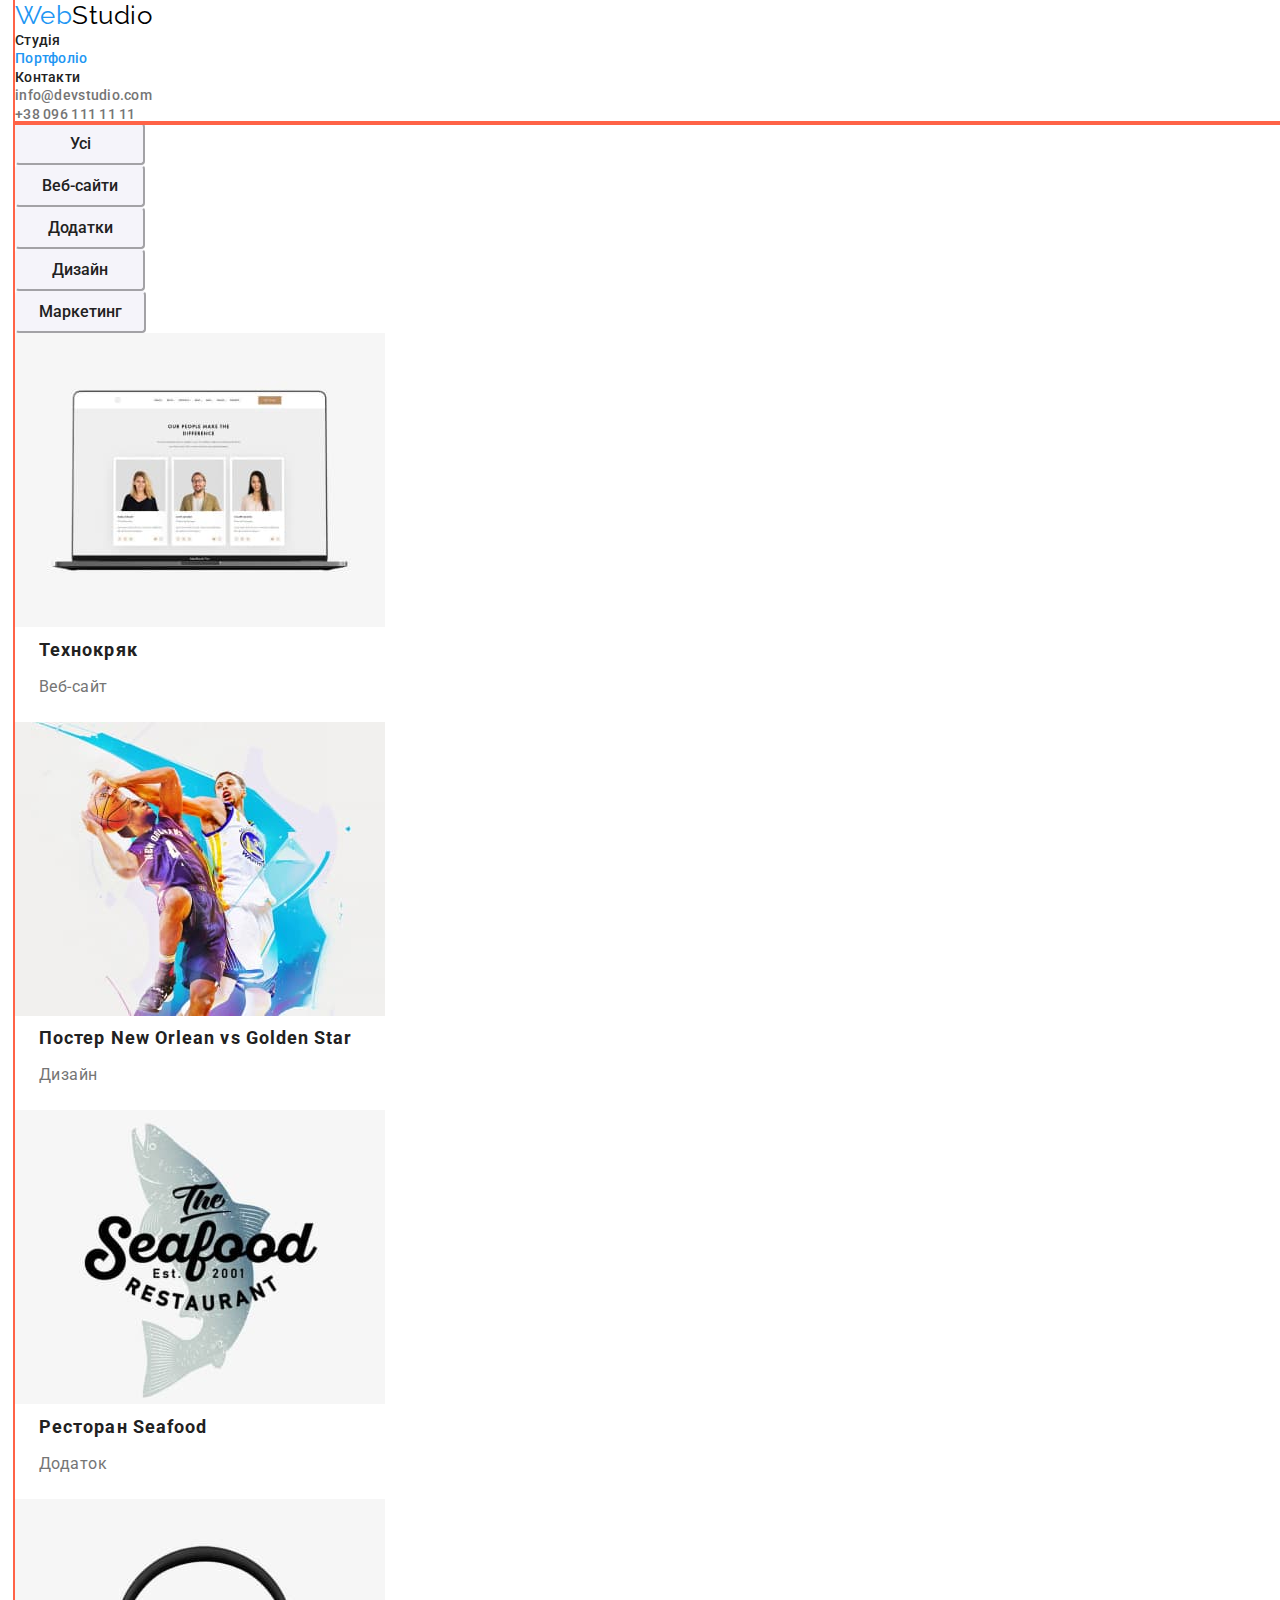
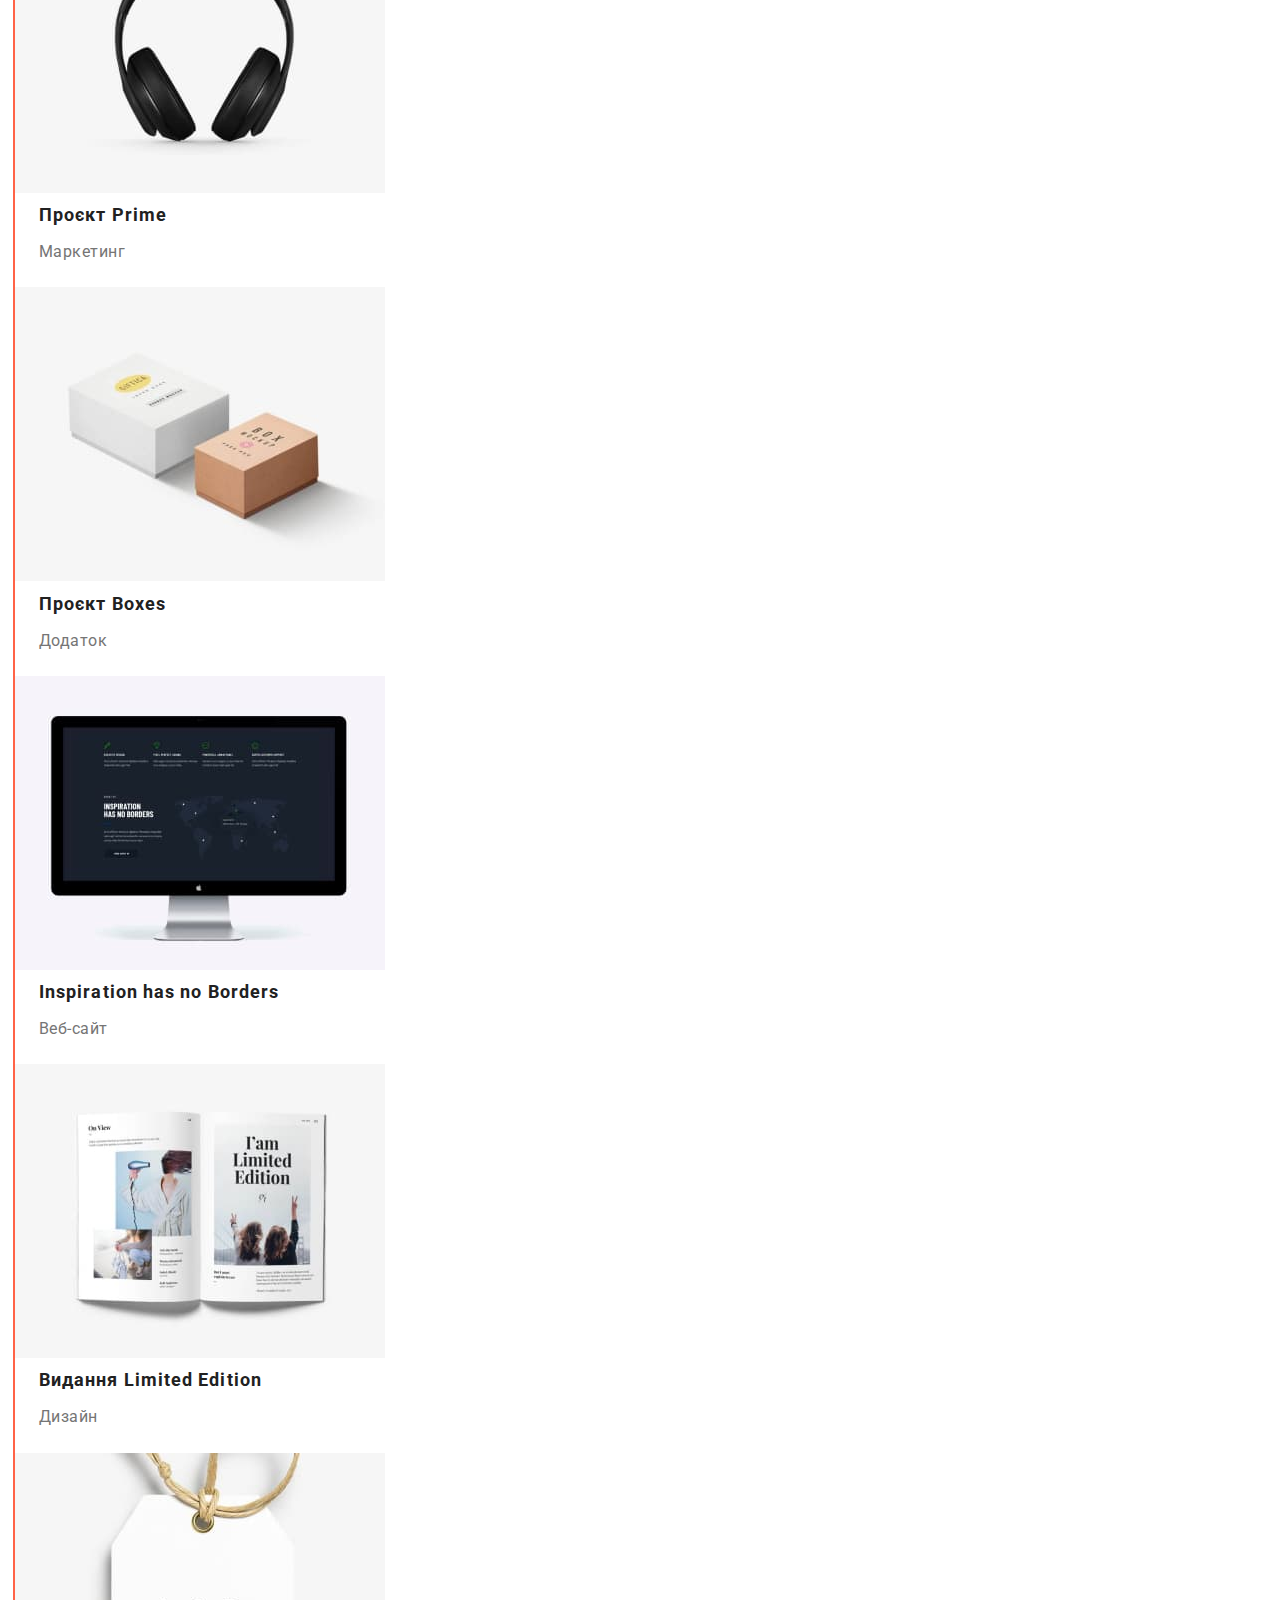
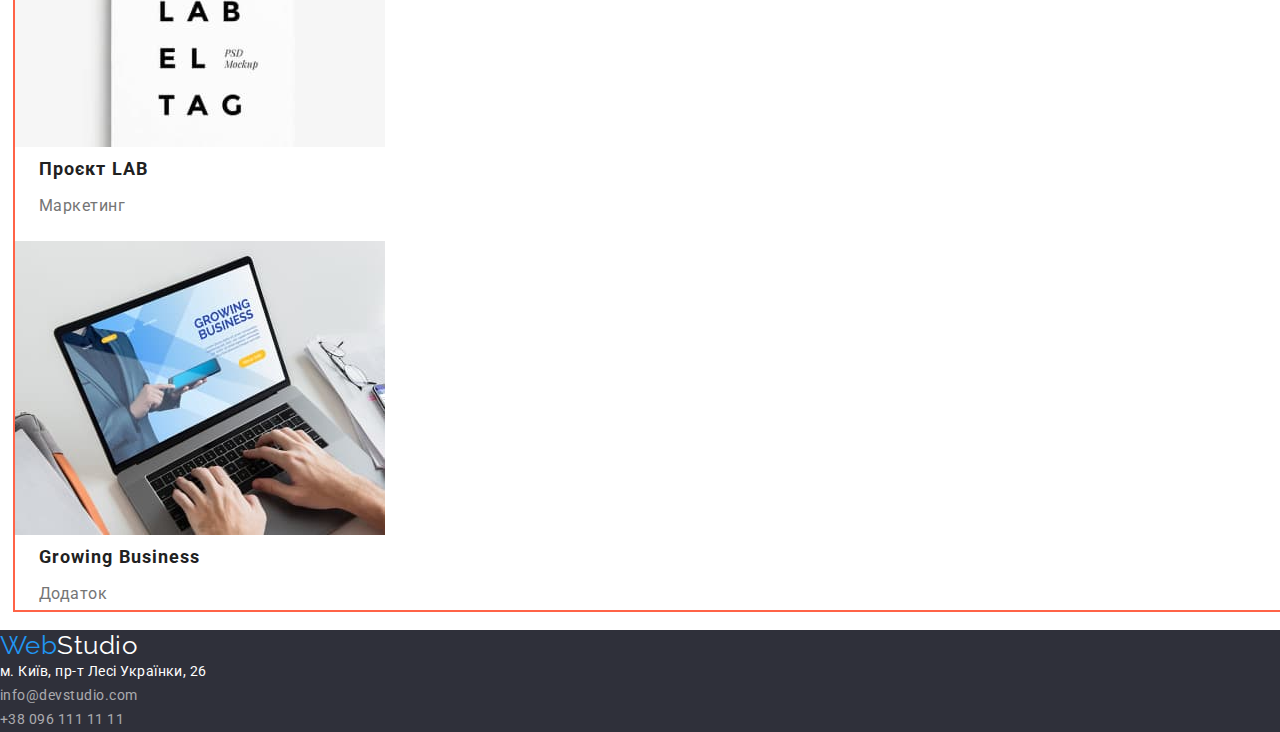
==== portfolio.html @ c51c66f7 "commit add containers" ====
<!DOCTYPE html>
<html lang="en">

<head>
    <meta charset="UTF-8">
    <meta http-equiv="X-UA-Compatible" content="IE=edge">
    <meta name="viewport" content="width=device-width, initial-scale=1.0">
    <title>goit-markup-hw-01</title>
    <link rel="preconnect" href="https://fonts.googleapis.com">
    <link rel="preconnect" href="https://fonts.gstatic.com" crossorigin>
    <link href="https://fonts.googleapis.com/css2?family=Raleway:wght@700&family=Roboto:wght@400;500;700;900&display=swap"
        rel="stylesheet">
    <link rel="stylesheet" href="https://cdnjs.cloudflare.com/ajax/libs/modern-normalize/1.1.0/modern-normalize.min.css">    
    <link rel="stylesheet" href="./css/styles.css">
</head>

<body>
    <header class="header">
        <div class="container">
            <a href="./index.html" class="logo">Web<span class="logo-header">Studio</span></a>
            <nav class="site-nav">
                <ul class="site-nav-list">
                    <li><a href="./index.html" class="site-page">Студія</a></li>
                    <li><a href="./portfolio.html" class="site-page current">Портфоліо</a></li>
                    <li><a href="#" class="site-page">Контакти</a></li>
                </ul>
            </nav>
            <ul class="contact">
                <li><a href="mailto:info@devstudio.com" class="contact-item">info@devstudio.com</a></li>
                <li><a href="tel:+380961111111" class="contact-item">+38 096 111 11 11</a></li>
            </ul>
        </div>
    </header>
        <main>
            <section class="projects">
                <div class="container">
                    <h1 class="services" hidden>Наші послуги</h1>
                    <ul>
                        <li><button type="button" class="button">Усі</button></li>
                        <li><button type="button" class="button">Веб-сайти</button></li>
                        <li><button type="button" class="button">Додатки</button></li>
                        <li><button type="button" class="button">Дизайн</button></li>
                        <li><button type="button" class="button">Маркетинг</button></li>
                    </ul>
                    <ul>
                        <li>
                            <img src="./images/project1.jpg" alt="Сторінка сайту" width="370" height="294">
                            <h2 class="project-title">Технокряк</h2>
                            <p class="project-type">Веб-сайт</p>
                        </li>
                        <li>
                            <img src="./images/project2.jpg" alt="Два баскетболіста" width="370" height="294">
                            <h2 class="project-title">Постер New Orlean vs Golden Star</h2>
                            <p class="project-type">Дизайн</p>
                        </li>
                        <li>
                            <img src="./images/project3.jpg" alt="Рибний ресторан" width="370" height="294">
                            <h2 class="project-title">Ресторан Seafood</h2>
                            <p class="project-type">Додаток</p>
                        </li>
                        <li>
                            <img src="./images/project4.jpg" alt="Навушники" width="370" height="294">
                            <h2 class="project-title">Проєкт Prime</h2>
                            <p class="project-type">Маркетинг</p>
                        </li>
                        <li>
                            <img src="./images/project5.jpg" alt="Дві коробки" width="370" height="294">
                            <h2 class="project-title">Проєкт Boxes</h2>
                            <p class="project-type">Додаток</p>
                        </li>
                        <li>
                            <img src="./images/project6.jpg" alt="Сайт на моніторі" width="370" height="294">
                            <h2 class="project-title">Inspiration has no Borders</h2>
                            <p class="project-type">Веб-сайт</p>
                        </li>
                        <li>
                            <img src="./images/project7.jpg" alt="Глянцевий жіночий журнал" width="370" height="294">
                            <h2 class="project-title">Видання Limited Edition</h2>
                            <p class="project-type">Дизайн</p>
                        </li>
                        <li>
                            <img src="./images/project8.jpg" alt="Біла паперова бірка" width="370" height="294">
                            <h2 class="project-title">Проєкт LAB</h2>
                            <p class="project-type">Маркетинг</p>
                        </li>
                        <li>
                            <img src="./images/project9.jpg" alt="Ноутбук на якому працують" width="370" height="294">
                            <h2 class="project-title">Growing Business</h2>
                            <p class="project-type">Додаток</p>
                        </li>
                    </ul>
                </div>
            </section>  
        </main>
    <footer class="footer">
        <a href="./index.html" class="logo">Web<span class="logo-footer">Studio</span></a>
        <address>
            <ul>
                <li>
                    <a href="http://goo.gl/maps/EYFqaQT7nmF1bGZo6" target="_blank" rel="noopener noreferrer" class="footer-adress">м. Київ,
                        пр-т Лесі Українки, 26</a>
                </li>
                <li>
                    <a href="mailto:info@devstudio.com" class="footer-contact">info@devstudio.com</a>
                </li>
                <li>
                    <a href="tel:+380961111111" class="footer-contact">+38 096 111 11 11</a>
                </li>
            </ul>
        </address>
    </footer>
</body>

</html>
---- css/styles.css ----
*, ::after, ::before {
    box-sizing: border-box;
}
:root {
    --primary-text-color: #212121;
    --p-text-color: #757575;
    --accent-color: #2196F3;
    --contacts-footer-color: rgba(255, 255, 255, 0.6);
    --main-backgroud-color: #FFFFFF;
    --light-backgroud-color: #F5F5F5;
    --dark-backgroud-color: #2F303A;
    --white-color: #FFFFFF;
    --button-color: #F5F4FA;
}

body {
    background-color: var(--main-backgroud-color);
    color: var(--primary-text-color);
    font-family: 'Roboto', sans-serif;
    width: 1600px;
    height: 2279px;
    letter-spacing: 0.03em;
}
/* General rules */
h1,
h2,
h3,
h4,
h5,
h6,
p {
    margin-top: 0;
    margin-bottom: 0;
}

ul {
    padding: 0;
    margin: 0;
    list-style: none;
}

p {color: var(--p-text-color);}

.header {}
.container {
    margin-right: 15px;
    margin-left: 15px;
    height: ;
    width: 1230;
    outline: 2px solid tomato;
}
/* Logo */

.logo {
    font-family: 'Raleway', sans-serif;
    font-size: 26px;
    line-height: 1.19;
    color: var(--accent-color);
    text-decoration: none;
}
.logo-header {
    color: black;
}

/* Site-nav */

.site-nav .site-page {
    font-family: 'Roboto';
    font-weight: 500;
    font-size: 14px;
    line-height: 1.14;
    color: var(--primary-text-color);
    letter-spacing: 0.02em;
    text-decoration: none;
}
.site-page:hover,
.site-page:focus {
    color: var(--accent-color);
}
.site-nav .site-page.current {
    color: var(--accent-color);
}
.contact-item {
    color: var(--p-text-color);
    font-weight: 500;
    font-size: 14px;
    line-height: 1.14;
    letter-spacing: 0.02em;
    text-decoration: none;
}

.contact-item:hover,
.contact-item:focus {
    color: var(--accent-color);
}
/* Main */

.hero {
    background-color: var(--dark-backgroud-color);
    text-align: center;
}
.hero-title {
    font-weight: 900;
    font-size: 44px;
    line-height: 1.36;
    letter-spacing: 0.06em;
    text-transform: uppercase;
    color: var(--white-color);
    padding: 
}
.hero-button {
    background-color: var(--accent-color);
    color: var(--white-color);
    font-weight: 700;
    font-size: 16px;
    line-height: 1.88;
    display: flex;
    align-items: center;
    text-align: center;
    letter-spacing: 0.06em;
    box-shadow: 0px 4px 4px rgba(0, 0, 0, 0.15);
    border-color: var(--accent-color);
    border-radius: 4px;
    padding: 
    min-width: 216px;
}
/* Peculiarities */
.section-title {
    padding-top: 94px;
    font-size: 36px;
    line-height: 1.17;
    text-align: center;
}
.feature-title {
    margin-top: 0;
    margin-bottom: 10px;
    font-size: 14px;
    line-height: 1.14;
    text-transform: uppercase;
}
.feature-text {
    margin-top: 0;
    margin-bottom: 94px;
    font-size: 14px;
    line-height: 1.71;
}

/* Work */

.section2 {
    background-color: var(--light-backgroud-color);
}

/* Team */
.section-title {
    padding-bottom: 50px;
    padding-top: 94px;
}
.team-member {
    background-color: var(--white-color);
    width: 270px;
    height: 368px;
}
.team-member .name {
    margin-top: 30px;
    margin-bottom: 10px;
    font-weight: 500;
    font-size: 16px;
    line-height: 1.19;
    text-align: center;
}
.team-member .position {
    margin: 0 30px 70px;
    font-size: 16px;
    line-height: 1.19;
    text-align: center;
}
/* Portfolio servises */
.button {
    font-family: inherit;
    font-weight: 500;
    font-size: 16px;
    line-height: 1.63;
    color: var(--primary-text-color);
    background-color: var(--button-color);
    border-color: var(--button-color);
    border-radius: 4px;
    padding: 6px 22px;
    min-width: 130px;
}
.button:hover,
.button:focus {
    color: var(--white-color);
    background-color: var(--accent-color) 
}
.project-title {
    margin-bottom: 4px;
    padding-right: 24px;
    padding-left: 24px;
    font-size: 18px;
    line-height: 2;
    letter-spacing: 0.06em;
}
.project-type {
    font-size: 16px;
    line-height: 1.88;
    margin-bottom: 20px;
    padding-right: 24px;
    padding-left: 24px;
}

/* Footer*/
.footer {
    background-color: var(--dark-backgroud-color);
}
.logo-footer {
    color: var(--white-color);
}
.footer-adress {
    color: var(--white-color);
    font-family: 'Roboto';
    font-style: normal;
    font-weight: 400;
    font-size: 14px;
    line-height: 1.71;
    text-decoration: none;
}
.footer-contact {
    color: var(--contacts-footer-color);
    font-family: 'Roboto';
    font-style: normal;
    font-weight: 400;
    font-size: 14px;
    line-height: 1.71;
    text-decoration: none;
}
.footer-contact:hover,
.footer-contact:focus {
    color: var(--accent-color);
}
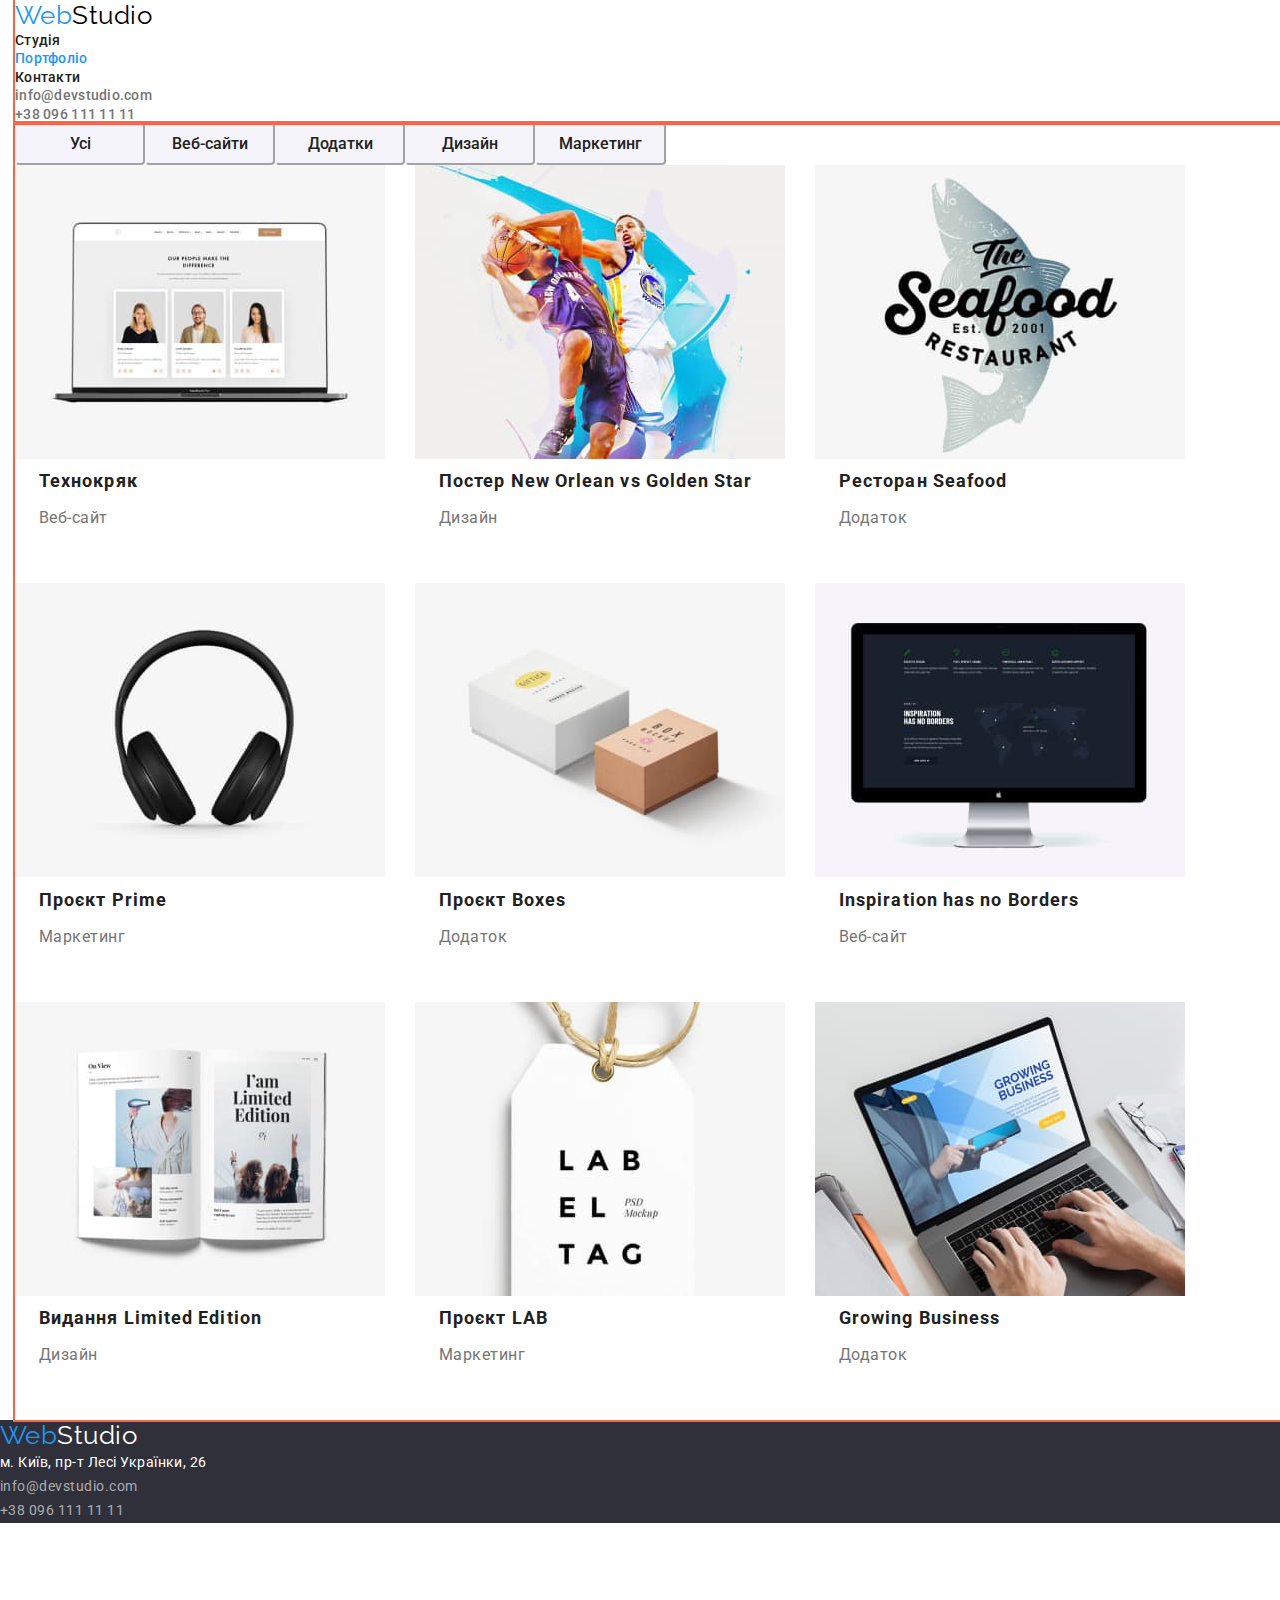
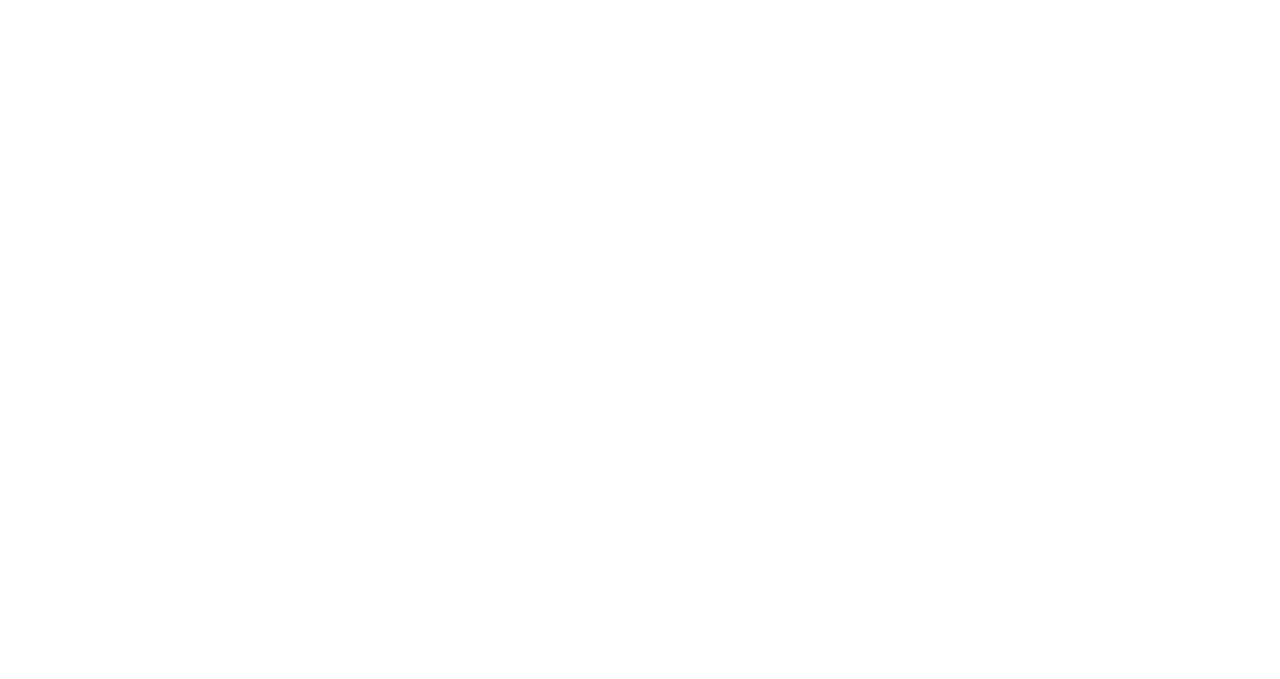
==== commit e640b93b: "commit add flex1" ====
--- a/portfolio.html
+++ b/portfolio.html
@@ -35,55 +35,55 @@
             <section class="projects">
                 <div class="container">
                     <h1 class="services" hidden>Наші послуги</h1>
-                    <ul>
+                    <ul class="services-list">
                         <li><button type="button" class="button">Усі</button></li>
                         <li><button type="button" class="button">Веб-сайти</button></li>
                         <li><button type="button" class="button">Додатки</button></li>
                         <li><button type="button" class="button">Дизайн</button></li>
                         <li><button type="button" class="button">Маркетинг</button></li>
                     </ul>
-                    <ul>
-                        <li>
+                    <ul class="project-list">
+                        <li class="project-list-item">
                             <img src="./images/project1.jpg" alt="Сторінка сайту" width="370" height="294">
                             <h2 class="project-title">Технокряк</h2>
                             <p class="project-type">Веб-сайт</p>
                         </li>
-                        <li>
+                        <li class="project-list-item">
                             <img src="./images/project2.jpg" alt="Два баскетболіста" width="370" height="294">
                             <h2 class="project-title">Постер New Orlean vs Golden Star</h2>
                             <p class="project-type">Дизайн</p>
                         </li>
-                        <li>
+                        <li class="project-list-item">
                             <img src="./images/project3.jpg" alt="Рибний ресторан" width="370" height="294">
                             <h2 class="project-title">Ресторан Seafood</h2>
                             <p class="project-type">Додаток</p>
                         </li>
-                        <li>
+                        <li class="project-list-item">
                             <img src="./images/project4.jpg" alt="Навушники" width="370" height="294">
                             <h2 class="project-title">Проєкт Prime</h2>
                             <p class="project-type">Маркетинг</p>
                         </li>
-                        <li>
+                        <li class="project-list-item">
                             <img src="./images/project5.jpg" alt="Дві коробки" width="370" height="294">
                             <h2 class="project-title">Проєкт Boxes</h2>
                             <p class="project-type">Додаток</p>
                         </li>
-                        <li>
+                        <li class="project-list-item">
                             <img src="./images/project6.jpg" alt="Сайт на моніторі" width="370" height="294">
                             <h2 class="project-title">Inspiration has no Borders</h2>
                             <p class="project-type">Веб-сайт</p>
                         </li>
-                        <li>
+                        <li class="project-list-item">
                             <img src="./images/project7.jpg" alt="Глянцевий жіночий журнал" width="370" height="294">
                             <h2 class="project-title">Видання Limited Edition</h2>
                             <p class="project-type">Дизайн</p>
                         </li>
-                        <li>
+                        <li class="project-list-item">
                             <img src="./images/project8.jpg" alt="Біла паперова бірка" width="370" height="294">
                             <h2 class="project-title">Проєкт LAB</h2>
                             <p class="project-type">Маркетинг</p>
                         </li>
-                        <li>
+                        <li class="project-list-item">
                             <img src="./images/project9.jpg" alt="Ноутбук на якому працують" width="370" height="294">
                             <h2 class="project-title">Growing Business</h2>
                             <p class="project-type">Додаток</p>
--- a/css/styles.css
+++ b/css/styles.css
@@ -41,7 +41,9 @@
 
 p {color: var(--p-text-color);}
 
-.header {}
+.header {
+    
+}
 .container {
     margin-right: 15px;
     margin-left: 15px;
@@ -156,6 +158,9 @@
     padding-bottom: 50px;
     padding-top: 94px;
 }
+.section-list {
+    display: flex;
+}
 .team-member {
     background-color: var(--white-color);
     width: 270px;
@@ -176,6 +181,9 @@
     text-align: center;
 }
 /* Portfolio servises */
+.services-list {
+    display: flex;
+}
 .button {
     font-family: inherit;
     font-weight: 500;
@@ -193,6 +201,14 @@
     color: var(--white-color);
     background-color: var(--accent-color) 
 }
+.project-list {
+    display: flex;
+    flex-wrap: wrap;
+}
+.project-list-item {
+    margin-right: 30px;
+    margin-bottom: 30px;
+}
 .project-title {
     margin-bottom: 4px;
     padding-right: 24px;
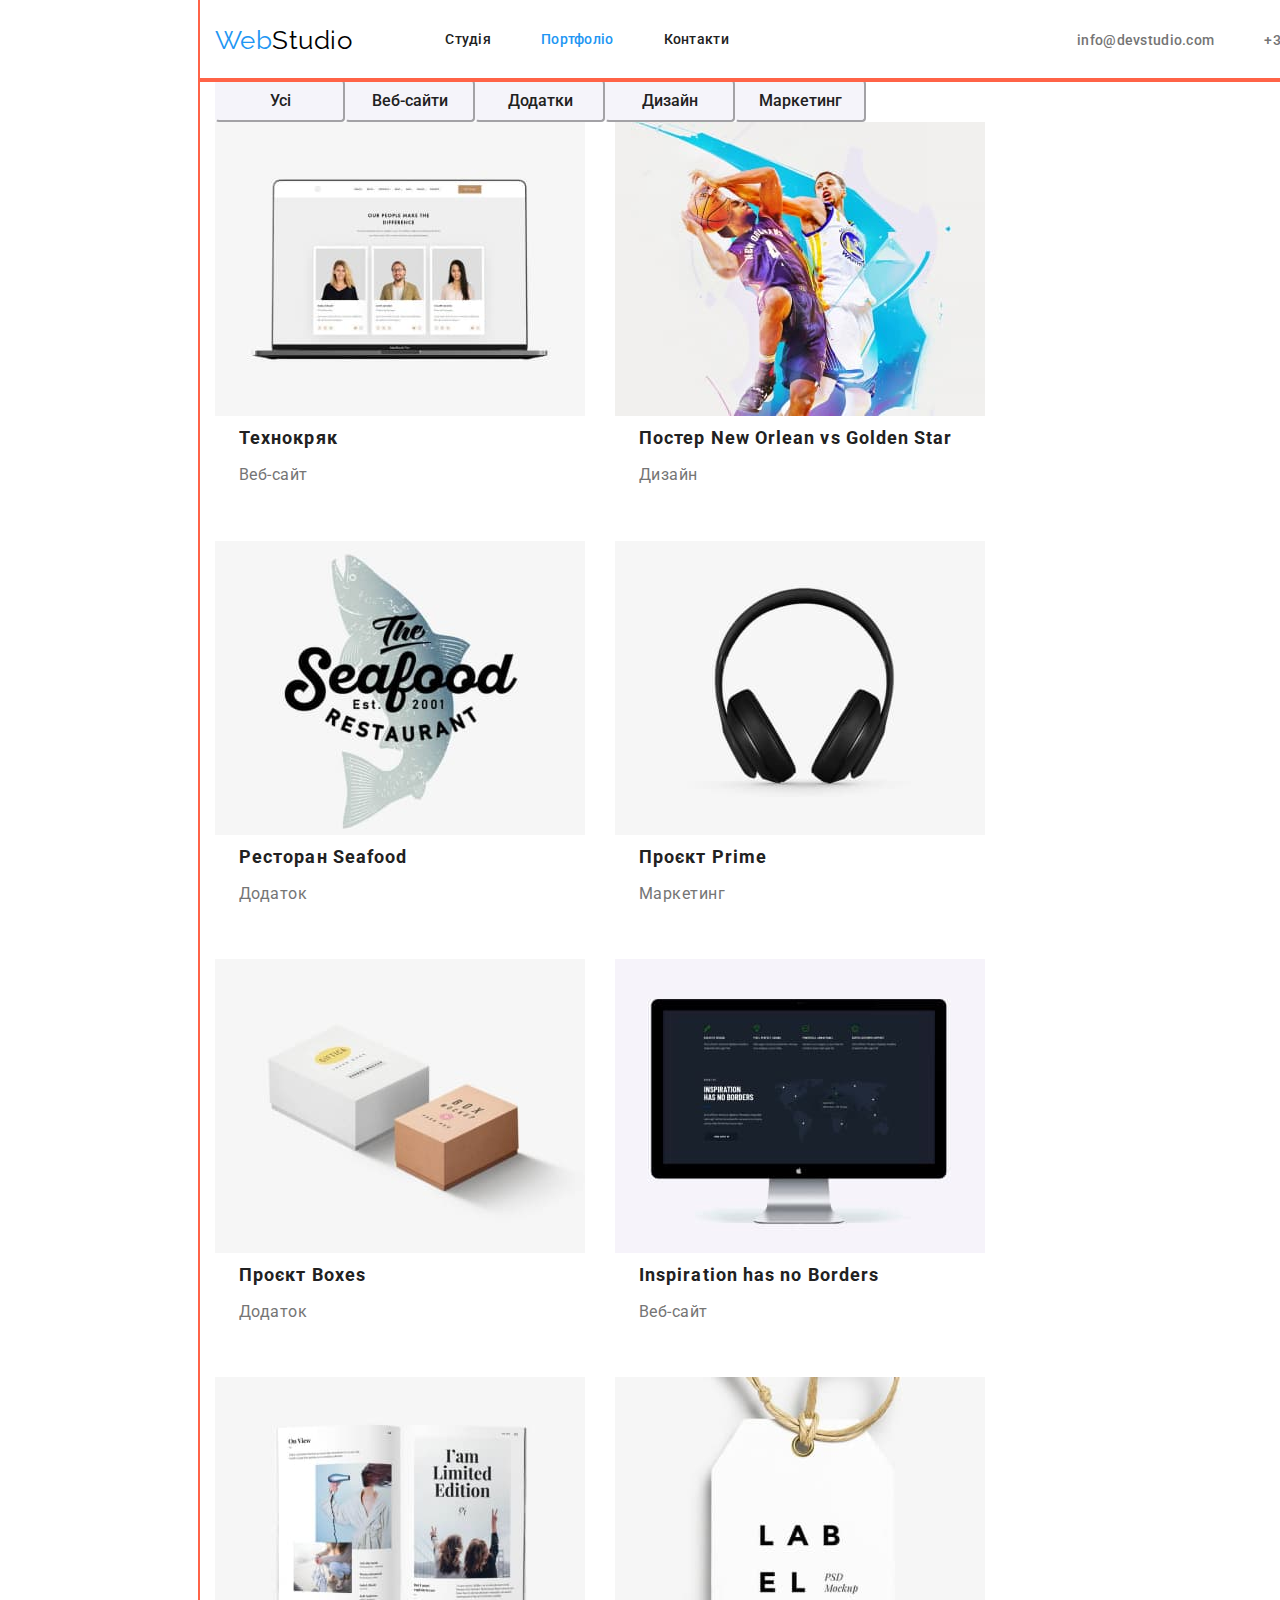
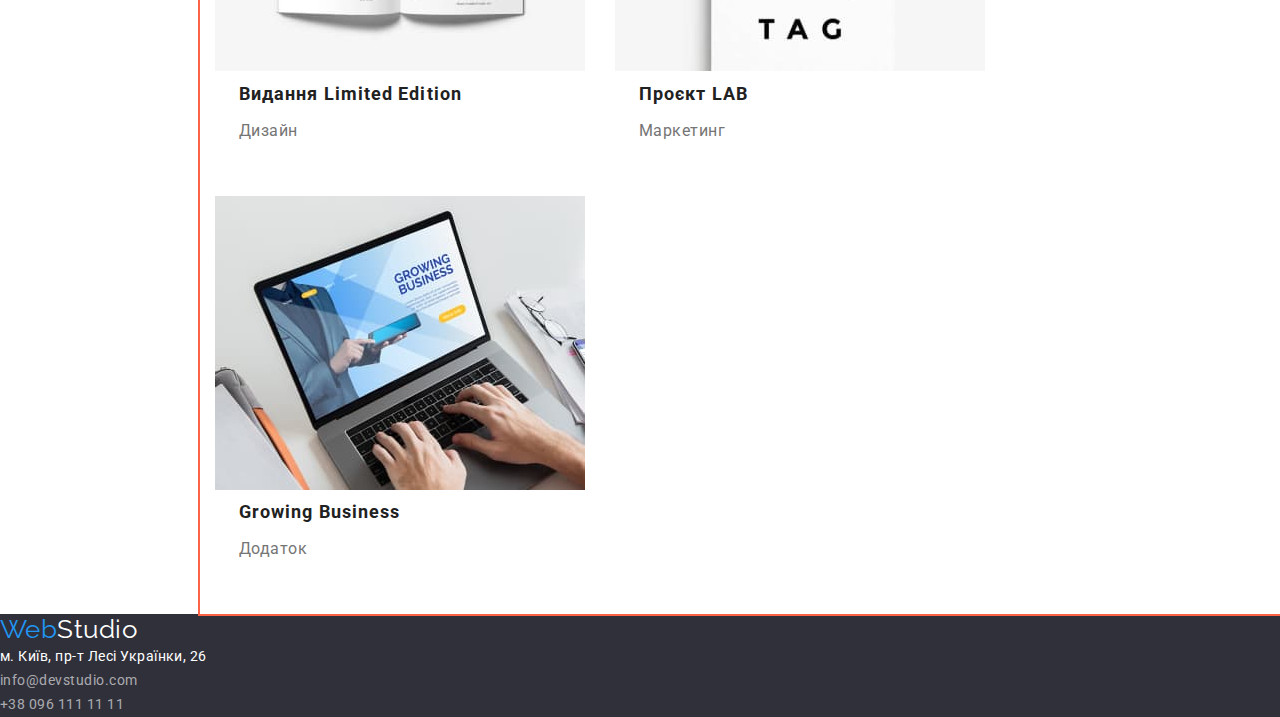
==== commit c89a66c3: "commit add flex header" ====
--- a/portfolio.html
+++ b/portfolio.html
@@ -16,18 +16,18 @@
 
 <body>
     <header class="header">
-        <div class="container">
+        <div class="container main-nav">
             <a href="./index.html" class="logo">Web<span class="logo-header">Studio</span></a>
             <nav class="site-nav">
                 <ul class="site-nav-list">
-                    <li><a href="./index.html" class="site-page">Студія</a></li>
-                    <li><a href="./portfolio.html" class="site-page current">Портфоліо</a></li>
-                    <li><a href="#" class="site-page">Контакти</a></li>
+                    <li class="item"><a href="./index.html" class="site-page">Студія</a></li>
+                    <li class="item"><a href="./portfolio.html" class="site-page current">Портфоліо</a></li>
+                    <li class="item"><a href="#" class="site-page">Контакти</a></li>
                 </ul>
             </nav>
             <ul class="contact">
-                <li><a href="mailto:info@devstudio.com" class="contact-item">info@devstudio.com</a></li>
-                <li><a href="tel:+380961111111" class="contact-item">+38 096 111 11 11</a></li>
+                <li class="item"><a href="mailto:info@devstudio.com" class="contact-item">info@devstudio.com</a></li>
+                <li class="item"><a href="tel:+380961111111" class="contact-item">+38 096 111 11 11</a></li>
             </ul>
         </div>
     </header>
--- a/css/styles.css
+++ b/css/styles.css
@@ -45,15 +45,17 @@
     
 }
 .container {
-    margin-right: 15px;
-    margin-left: 15px;
-    height: ;
-    width: 1230;
+    margin-right: auto;
+    margin-left: auto;
+    padding: 0 15px;
+    width: 1200px;
     outline: 2px solid tomato;
 }
 /* Logo */
 
 .logo {
+    margin-right: 93px;
+
     font-family: 'Raleway', sans-serif;
     font-size: 26px;
     line-height: 1.19;
@@ -65,13 +67,26 @@
 }
 
 /* Site-nav */
-
+.main-nav {
+    display: flex;
+    align-items: center;
+}
+.site-nav-list {
+    display: flex;
+}
+.site-nav-list .item:not(:last-child){
+    margin-right: 50px;
+}
 .site-nav .site-page {
+    display: block;
+    padding-top: 32px;
+    padding-bottom: 32px;
+
+    color: var(--primary-text-color);
     font-family: 'Roboto';
     font-weight: 500;
     font-size: 14px;
     line-height: 1.14;
-    color: var(--primary-text-color);
     letter-spacing: 0.02em;
     text-decoration: none;
 }
@@ -81,6 +96,13 @@
 }
 .site-nav .site-page.current {
     color: var(--accent-color);
+}
+.contact {
+    display: flex;
+    margin-left: auto;
+}
+.contact .item + .item {
+    margin-left: 50px;
 }
 .contact-item {
     color: var(--p-text-color);
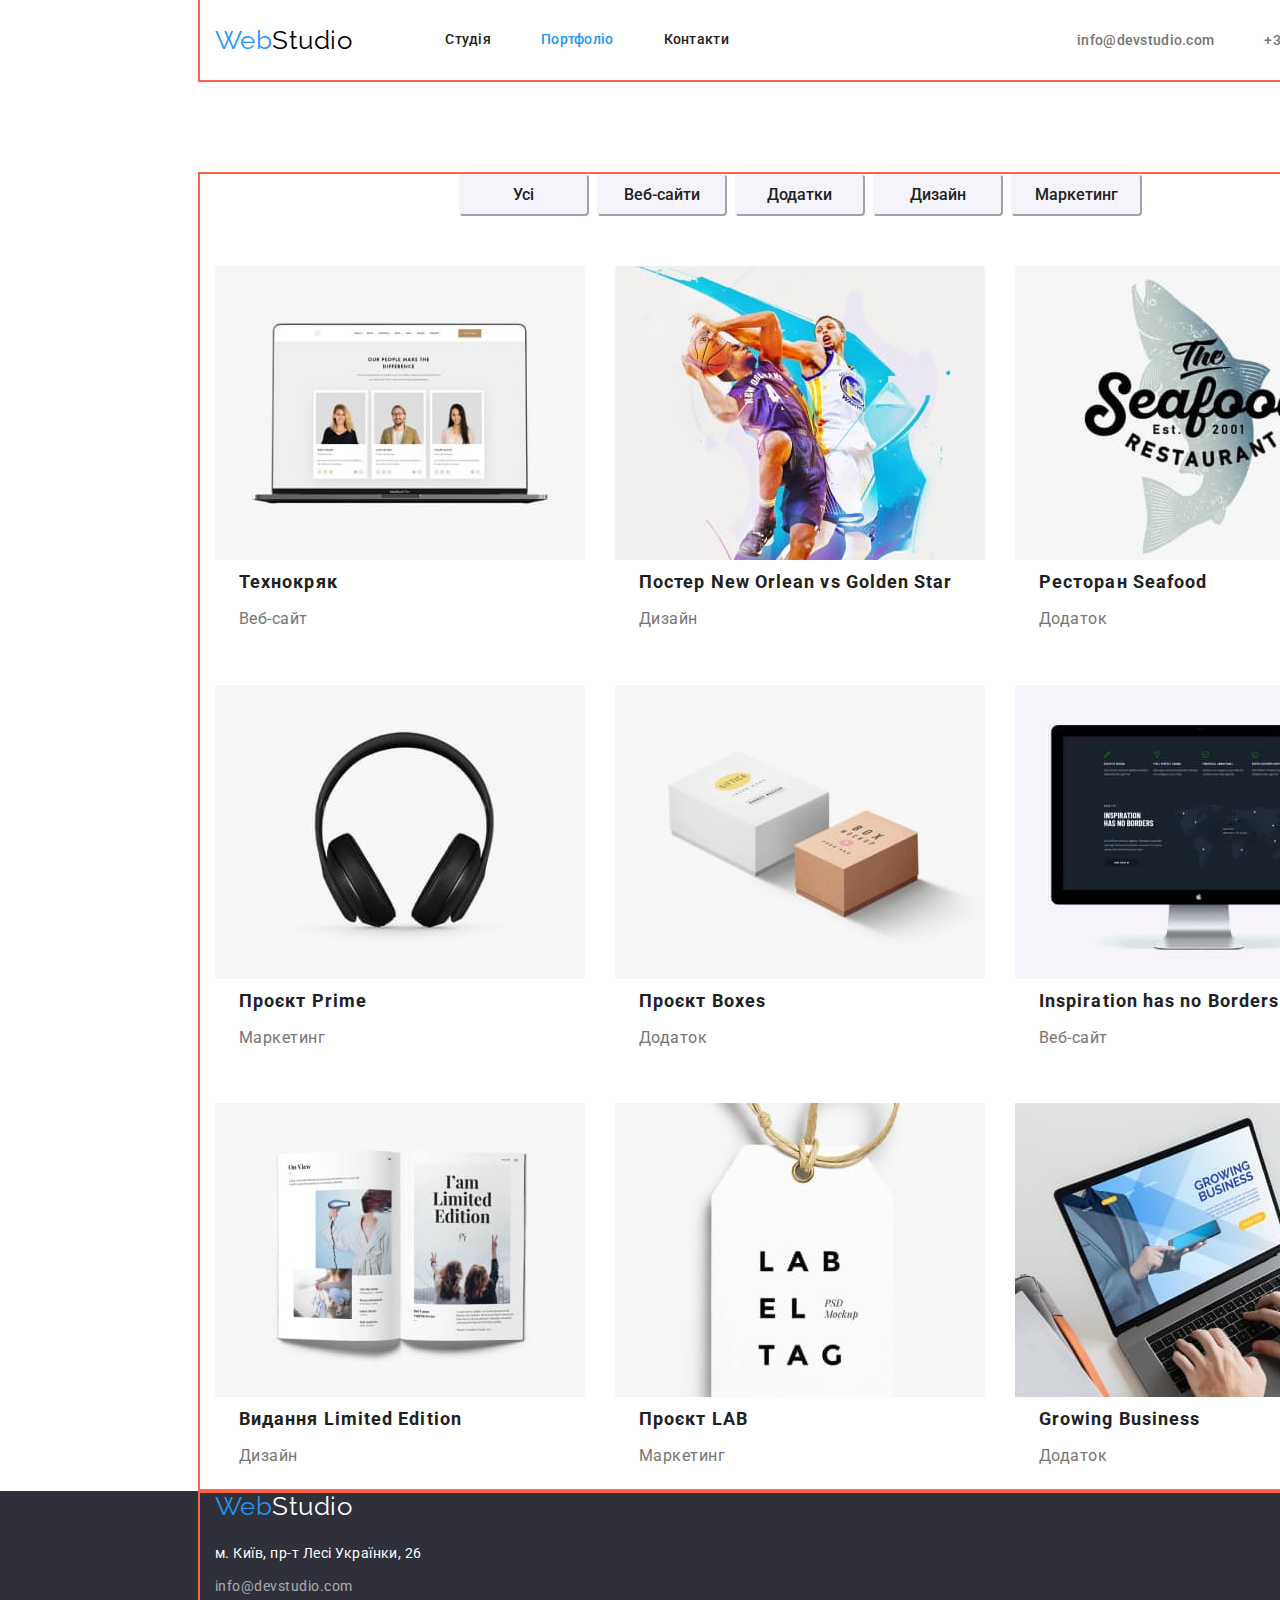
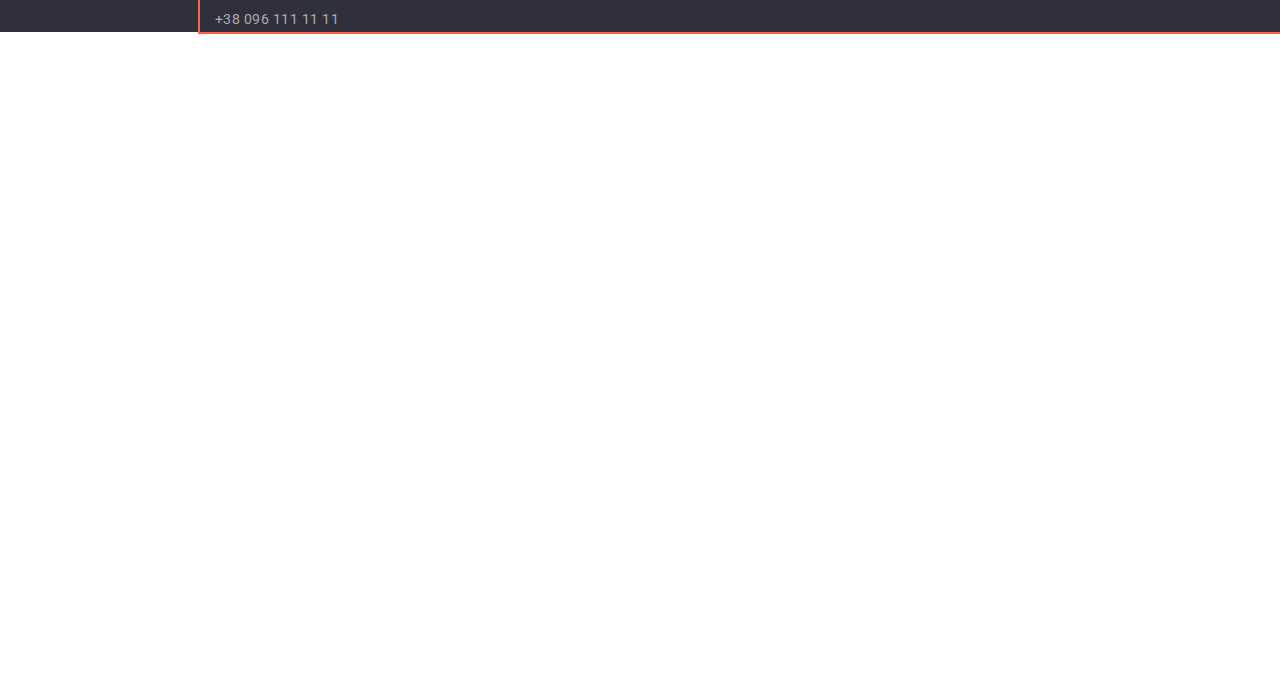
==== commit 216e010d: "commit add flex projects" ====
--- a/portfolio.html
+++ b/portfolio.html
@@ -36,11 +36,11 @@
                 <div class="container">
                     <h1 class="services" hidden>Наші послуги</h1>
                     <ul class="services-list">
-                        <li><button type="button" class="button">Усі</button></li>
-                        <li><button type="button" class="button">Веб-сайти</button></li>
-                        <li><button type="button" class="button">Додатки</button></li>
-                        <li><button type="button" class="button">Дизайн</button></li>
-                        <li><button type="button" class="button">Маркетинг</button></li>
+                        <li class="item"><button type="button" class="button">Усі</button></li>
+                        <li class="item"><button type="button" class="button">Веб-сайти</button></li>
+                        <li class="item"><button type="button" class="button">Додатки</button></li>
+                        <li class="item"><button type="button" class="button">Дизайн</button></li>
+                        <li class="item"><button type="button" class="button">Маркетинг</button></li>
                     </ul>
                     <ul class="project-list">
                         <li class="project-list-item">
@@ -93,21 +93,24 @@
             </section>  
         </main>
     <footer class="footer">
-        <a href="./index.html" class="logo">Web<span class="logo-footer">Studio</span></a>
-        <address>
-            <ul>
-                <li>
-                    <a href="http://goo.gl/maps/EYFqaQT7nmF1bGZo6" target="_blank" rel="noopener noreferrer" class="footer-adress">м. Київ,
-                        пр-т Лесі Українки, 26</a>
-                </li>
-                <li>
-                    <a href="mailto:info@devstudio.com" class="footer-contact">info@devstudio.com</a>
-                </li>
-                <li>
-                    <a href="tel:+380961111111" class="footer-contact">+38 096 111 11 11</a>
-                </li>
-            </ul>
-        </address>
+        <div class="container">
+            <a href="./index.html" class="logo">Web<span class="logo-footer">Studio</span></a>
+            <address>
+                <ul class="address">
+                    <li class="item">
+                        <a href="http://goo.gl/maps/EYFqaQT7nmF1bGZo6" target="_blank" rel="noopener noreferrer"
+                            class="footer-adress">м. Київ,
+                            пр-т Лесі Українки, 26</a>
+                    </li>
+                    <li class="item">
+                        <a href="mailto:info@devstudio.com" class="footer-contact">info@devstudio.com</a>
+                    </li>
+                    <li class="item">
+                        <a href="tel:+380961111111" class="footer-contact">+38 096 111 11 11</a>
+                    </li>
+                </ul>
+            </address>
+        </div>
     </footer>
 </body>
 
--- a/css/styles.css
+++ b/css/styles.css
@@ -124,33 +124,34 @@
     text-align: center;
 }
 .hero-title {
+    margin-bottom: 30px;
+
     font-weight: 900;
     font-size: 44px;
     line-height: 1.36;
     letter-spacing: 0.06em;
     text-transform: uppercase;
     color: var(--white-color);
-    padding: 
 }
 .hero-button {
+    display: inline-block;
+
     background-color: var(--accent-color);
     color: var(--white-color);
     font-weight: 700;
     font-size: 16px;
     line-height: 1.88;
-    display: flex;
     align-items: center;
     text-align: center;
     letter-spacing: 0.06em;
     box-shadow: 0px 4px 4px rgba(0, 0, 0, 0.15);
     border-color: var(--accent-color);
     border-radius: 4px;
-    padding: 
     min-width: 216px;
 }
 /* Peculiarities */
-.section-title {
-    padding-top: 94px;
+.section-title,
+.section2-title {
     font-size: 36px;
     line-height: 1.17;
     text-align: center;
@@ -170,20 +171,29 @@
 }
 
 /* Work */
+.section-list .item + .item {
+    margin-left: 30px;
+}
+
+/* Team */
 
 .section2 {
     background-color: var(--light-backgroud-color);
 }
-
-/* Team */
-.section-title {
+.section2-title {
     padding-bottom: 50px;
     padding-top: 94px;
 }
-.section-list {
-    display: flex;
+.section2-list {
+    display: flex;
+    padding-bottom: 94px;
+}
+.section2-list .team-member + .team-member {
+    margin-left: 30px;
 }
 .team-member {
+    padding-bottom: 94px;
+
     background-color: var(--white-color);
     width: 270px;
     height: 368px;
@@ -203,8 +213,17 @@
     text-align: center;
 }
 /* Portfolio servises */
+.projects {
+    margin-top: 94px;
+}
+
 .services-list {
     display: flex;
+    margin-bottom: 50px;
+    justify-content: center;
+}
+.services-list .item + .item {
+    margin-left: 8px;
 }
 .button {
     font-family: inherit;
@@ -226,10 +245,10 @@
 .project-list {
     display: flex;
     flex-wrap: wrap;
+    gap: 30px;
 }
 .project-list-item {
-    margin-right: 30px;
-    margin-bottom: 30px;
+    
 }
 .project-title {
     margin-bottom: 4px;
@@ -254,6 +273,12 @@
 .logo-footer {
     color: var(--white-color);
 }
+.address {
+    margin-top: 20px;
+}
+.address .item + .item {
+    margin-top: 9px;
+}
 .footer-adress {
     color: var(--white-color);
     font-family: 'Roboto';
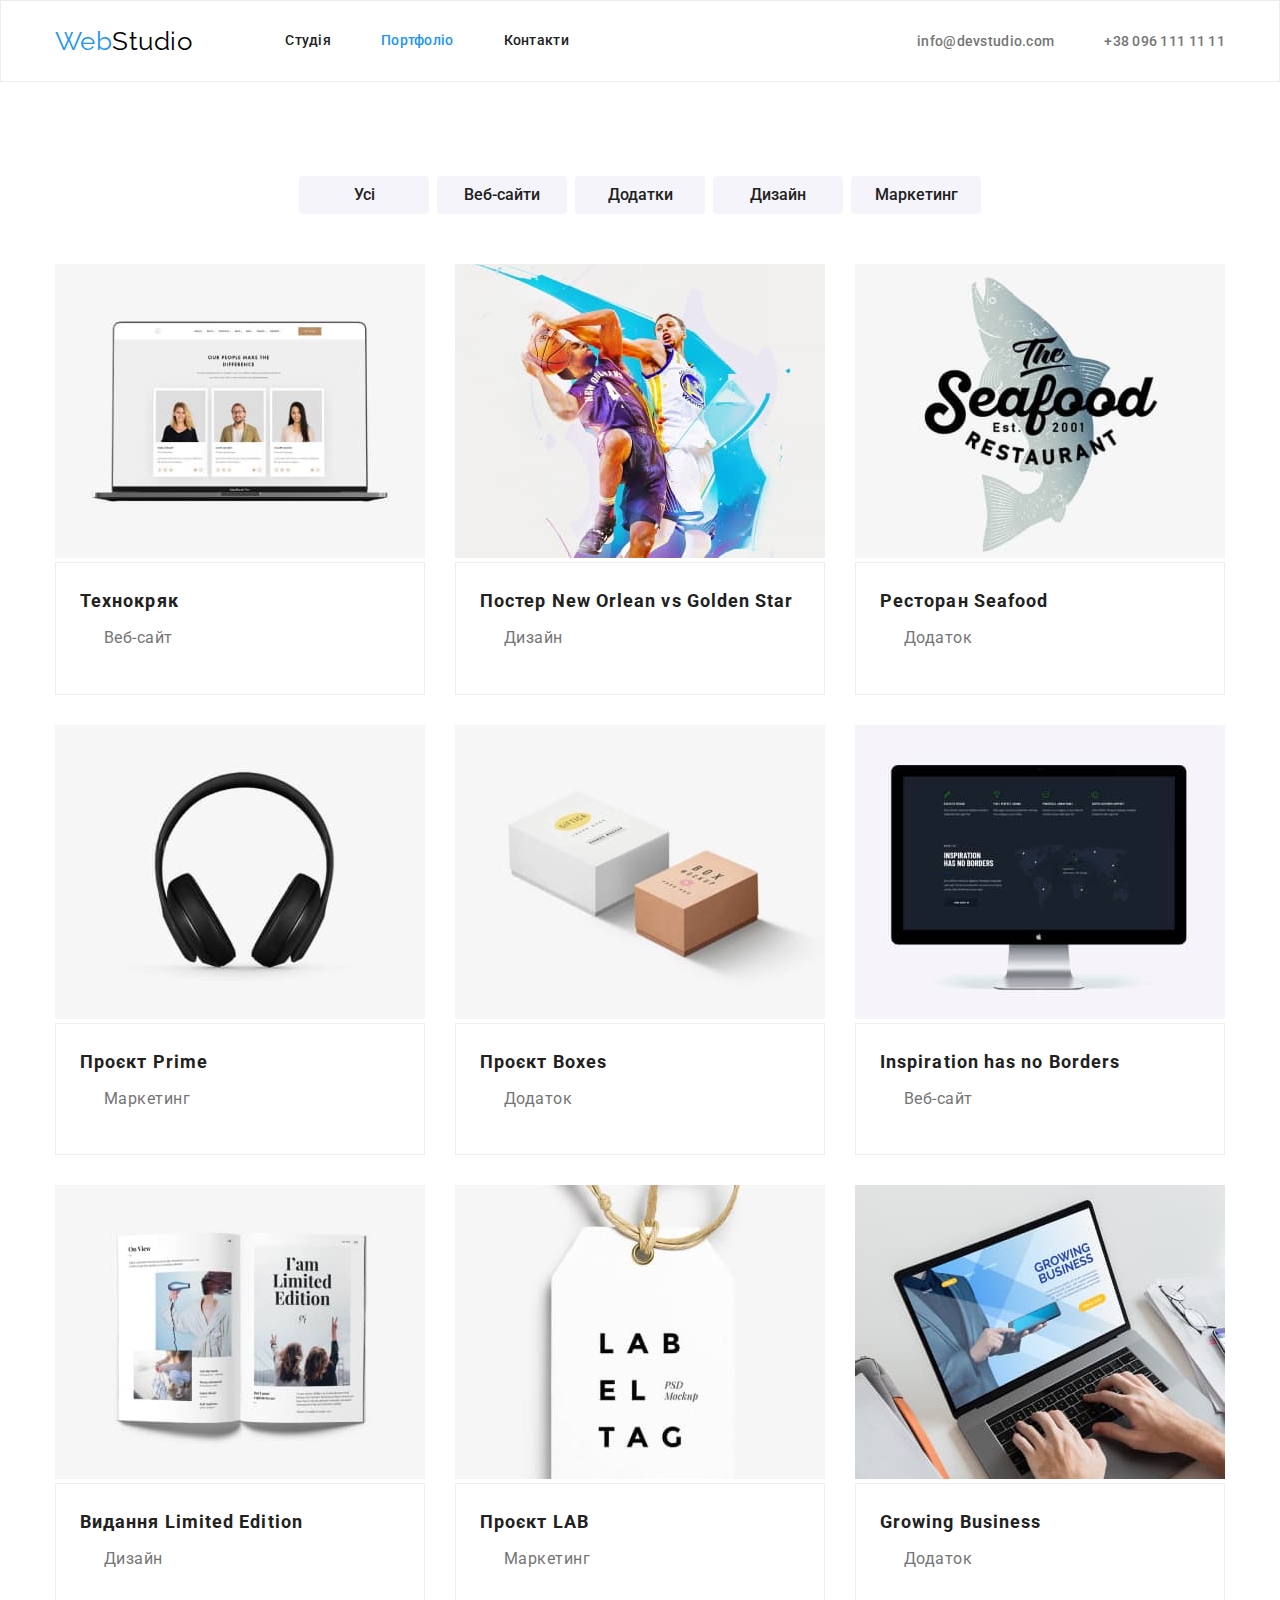
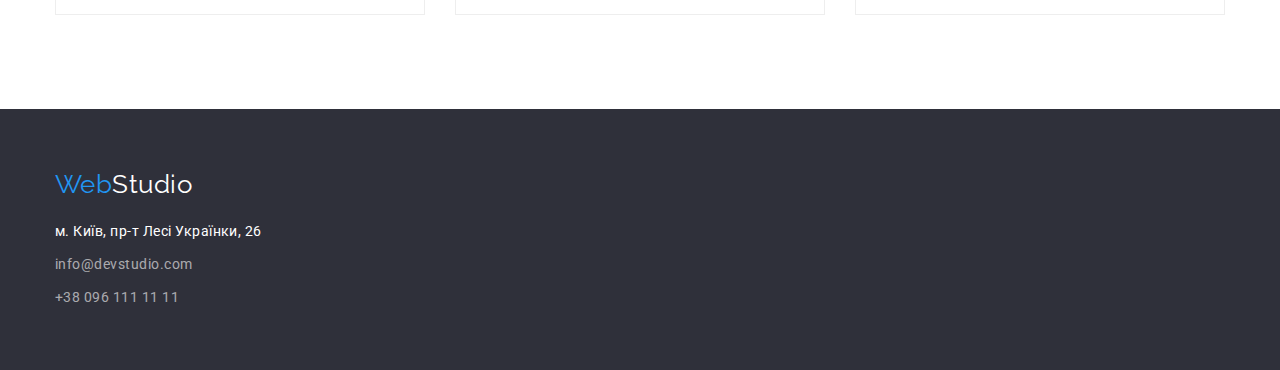
==== commit f56b7ee1: "commit add after mentor correction" ====
--- a/portfolio.html
+++ b/portfolio.html
@@ -1,6 +1,5 @@
 <!DOCTYPE html>
 <html lang="en">
-
 <head>
     <meta charset="UTF-8">
     <meta http-equiv="X-UA-Compatible" content="IE=edge">
@@ -13,7 +12,6 @@
     <link rel="stylesheet" href="https://cdnjs.cloudflare.com/ajax/libs/modern-normalize/1.1.0/modern-normalize.min.css">    
     <link rel="stylesheet" href="./css/styles.css">
 </head>
-
 <body>
     <header class="header">
         <div class="container main-nav">
@@ -32,7 +30,7 @@
         </div>
     </header>
         <main>
-            <section class="projects">
+            <section class="section">
                 <div class="container">
                     <h1 class="services" hidden>Наші послуги</h1>
                     <ul class="services-list">
@@ -45,56 +43,74 @@
                     <ul class="project-list">
                         <li class="project-list-item">
                             <img src="./images/project1.jpg" alt="Сторінка сайту" width="370" height="294">
-                            <h2 class="project-title">Технокряк</h2>
-                            <p class="project-type">Веб-сайт</p>
+                            <div class="container-project" style="border: 1px solid #EEEEEE;">
+                                <h2 class="project-title">Технокряк</h2>
+                                <p class="project-type">Веб-сайт</p>
+                            </div>
                         </li>
                         <li class="project-list-item">
                             <img src="./images/project2.jpg" alt="Два баскетболіста" width="370" height="294">
-                            <h2 class="project-title">Постер New Orlean vs Golden Star</h2>
-                            <p class="project-type">Дизайн</p>
+                            <div class="container-project"  style="border: 1px solid #EEEEEE;">
+                                <h2 class="project-title">Постер New Orlean vs Golden Star</h2>
+                                <p class="project-type">Дизайн</p>
+                            </div>
                         </li>
                         <li class="project-list-item">
                             <img src="./images/project3.jpg" alt="Рибний ресторан" width="370" height="294">
-                            <h2 class="project-title">Ресторан Seafood</h2>
-                            <p class="project-type">Додаток</p>
+                            <div class="container-project" style="border: 1px solid #EEEEEE;">
+                                <h2 class="project-title">Ресторан Seafood</h2>
+                                <p class="project-type">Додаток</p>
+                            </div>
                         </li>
                         <li class="project-list-item">
                             <img src="./images/project4.jpg" alt="Навушники" width="370" height="294">
-                            <h2 class="project-title">Проєкт Prime</h2>
-                            <p class="project-type">Маркетинг</p>
+                            <div class="container-project" style="border: 1px solid #EEEEEE;">
+                                <h2 class="project-title">Проєкт Prime</h2>
+                                <p class="project-type">Маркетинг</p>
+                            </div>
                         </li>
                         <li class="project-list-item">
                             <img src="./images/project5.jpg" alt="Дві коробки" width="370" height="294">
-                            <h2 class="project-title">Проєкт Boxes</h2>
-                            <p class="project-type">Додаток</p>
+                            <div class="container-project" style="border: 1px solid #EEEEEE;">
+                                <h2 class="project-title">Проєкт Boxes</h2>
+                                <p class="project-type">Додаток</p>
+                            </div>
                         </li>
                         <li class="project-list-item">
                             <img src="./images/project6.jpg" alt="Сайт на моніторі" width="370" height="294">
-                            <h2 class="project-title">Inspiration has no Borders</h2>
-                            <p class="project-type">Веб-сайт</p>
+                            <div class="container-project" style="border: 1px solid #EEEEEE;">
+                                <h2 class="project-title">Inspiration has no Borders</h2>
+                                <p class="project-type">Веб-сайт</p>
+                            </div>
                         </li>
                         <li class="project-list-item">
                             <img src="./images/project7.jpg" alt="Глянцевий жіночий журнал" width="370" height="294">
-                            <h2 class="project-title">Видання Limited Edition</h2>
-                            <p class="project-type">Дизайн</p>
+                            <div class="container-project" style="border: 1px solid #EEEEEE;">
+                                <h2 class="project-title">Видання Limited Edition</h2>
+                                <p class="project-type">Дизайн</p>
+                            </div>
                         </li>
                         <li class="project-list-item">
                             <img src="./images/project8.jpg" alt="Біла паперова бірка" width="370" height="294">
-                            <h2 class="project-title">Проєкт LAB</h2>
-                            <p class="project-type">Маркетинг</p>
+                            <div class="container-project" style="border: 1px solid #EEEEEE;">
+                                <h2 class="project-title">Проєкт LAB</h2>
+                                <p class="project-type">Маркетинг</p>
+                            </div>
                         </li>
                         <li class="project-list-item">
                             <img src="./images/project9.jpg" alt="Ноутбук на якому працують" width="370" height="294">
-                            <h2 class="project-title">Growing Business</h2>
-                            <p class="project-type">Додаток</p>
+                            <div class="container-project" style="border: 1px solid #EEEEEE;">
+                                <h2 class="project-title">Growing Business</h2>
+                                <p class="project-type">Додаток</p>
+                            </div>
                         </li>
                     </ul>
                 </div>
             </section>  
         </main>
-    <footer class="footer">
+    <footer class="footer" style="padding: 60px 0px;">
         <div class="container">
-            <a href="./index.html" class="logo">Web<span class="logo-footer">Studio</span></a>
+            <a href="./index.html" class="logo-footer">Web<span class="logo-footer-secondary">Studio</span></a>
             <address>
                 <ul class="address">
                     <li class="item">
--- a/css/styles.css
+++ b/css/styles.css
@@ -17,8 +17,6 @@
     background-color: var(--main-backgroud-color);
     color: var(--primary-text-color);
     font-family: 'Roboto', sans-serif;
-    width: 1600px;
-    height: 2279px;
     letter-spacing: 0.03em;
 }
 /* General rules */
@@ -42,14 +40,13 @@
 p {color: var(--p-text-color);}
 
 .header {
-    
+    border: 1px solid #ECECEC;
 }
 .container {
     margin-right: auto;
     margin-left: auto;
     padding: 0 15px;
     width: 1200px;
-    outline: 2px solid tomato;
 }
 /* Logo */
 
@@ -120,6 +117,8 @@
 /* Main */
 
 .hero {
+    padding: 200px 0px;
+
     background-color: var(--dark-backgroud-color);
     text-align: center;
 }
@@ -134,22 +133,40 @@
     color: var(--white-color);
 }
 .hero-button {
-    display: inline-block;
+    display: block;
+    margin: 0 auto;
+    padding: 10px 32px;
 
     background-color: var(--accent-color);
     color: var(--white-color);
     font-weight: 700;
     font-size: 16px;
     line-height: 1.88;
-    align-items: center;
-    text-align: center;
     letter-spacing: 0.06em;
-    box-shadow: 0px 4px 4px rgba(0, 0, 0, 0.15);
     border-color: var(--accent-color);
     border-radius: 4px;
-    min-width: 216px;
-}
+    border: none;
+}
+.hero-button:hover {
+    box-shadow: 0px 4px 4px rgba(0, 0, 0, 0.15);
+}
+.section,
+.section.work {
+    padding-top: 94px;
+    padding-bottom: 94px;
+}
+
 /* Peculiarities */
+.feature-list {
+    display: flex;
+    flex-wrap: wrap;
+}
+.feature-list .item {
+    width: 270px;
+}
+.feature-list .item + .item {
+    margin-left: 30px;
+}
 .section-title,
 .section2-title {
     font-size: 36px;
@@ -165,34 +182,40 @@
 }
 .feature-text {
     margin-top: 0;
-    margin-bottom: 94px;
+
     font-size: 14px;
     line-height: 1.71;
 }
 
 /* Work */
-.section-list .item + .item {
-    margin-left: 30px;
-}
+
+.section.work{
+    display: block;
+    padding-top: 0;
+    
+}
+.section-list {
+    display: flex;
+    justify-content: space-between;
+    margin-top: 50px;
+}
+
 
 /* Team */
 
-.section2 {
+.section.our-team {
     background-color: var(--light-backgroud-color);
 }
 .section2-title {
-    padding-bottom: 50px;
-    padding-top: 94px;
+    margin-bottom: 50px;
 }
 .section2-list {
     display: flex;
-    padding-bottom: 94px;
 }
 .section2-list .team-member + .team-member {
     margin-left: 30px;
 }
 .team-member {
-    padding-bottom: 94px;
 
     background-color: var(--white-color);
     width: 270px;
@@ -207,15 +230,11 @@
     text-align: center;
 }
 .team-member .position {
-    margin: 0 30px 70px;
     font-size: 16px;
     line-height: 1.19;
     text-align: center;
 }
 /* Portfolio servises */
-.projects {
-    margin-top: 94px;
-}
 
 .services-list {
     display: flex;
@@ -235,7 +254,9 @@
     border-color: var(--button-color);
     border-radius: 4px;
     padding: 6px 22px;
+    border: none;
     min-width: 130px;
+    cursor: pointer;
 }
 .button:hover,
 .button:focus {
@@ -247,13 +268,15 @@
     flex-wrap: wrap;
     gap: 30px;
 }
+.container-project {
+    padding: 20px 24px;
+}
 .project-list-item {
     
 }
 .project-title {
     margin-bottom: 4px;
-    padding-right: 24px;
-    padding-left: 24px;
+
     font-size: 18px;
     line-height: 2;
     letter-spacing: 0.06em;
@@ -271,6 +294,14 @@
     background-color: var(--dark-backgroud-color);
 }
 .logo-footer {
+
+    font-family: 'Raleway', sans-serif;
+    font-size: 26px;
+    line-height: 1.19;
+    color: var(--accent-color);
+    text-decoration: none;
+}
+.logo-footer-secondary {
     color: var(--white-color);
 }
 .address {
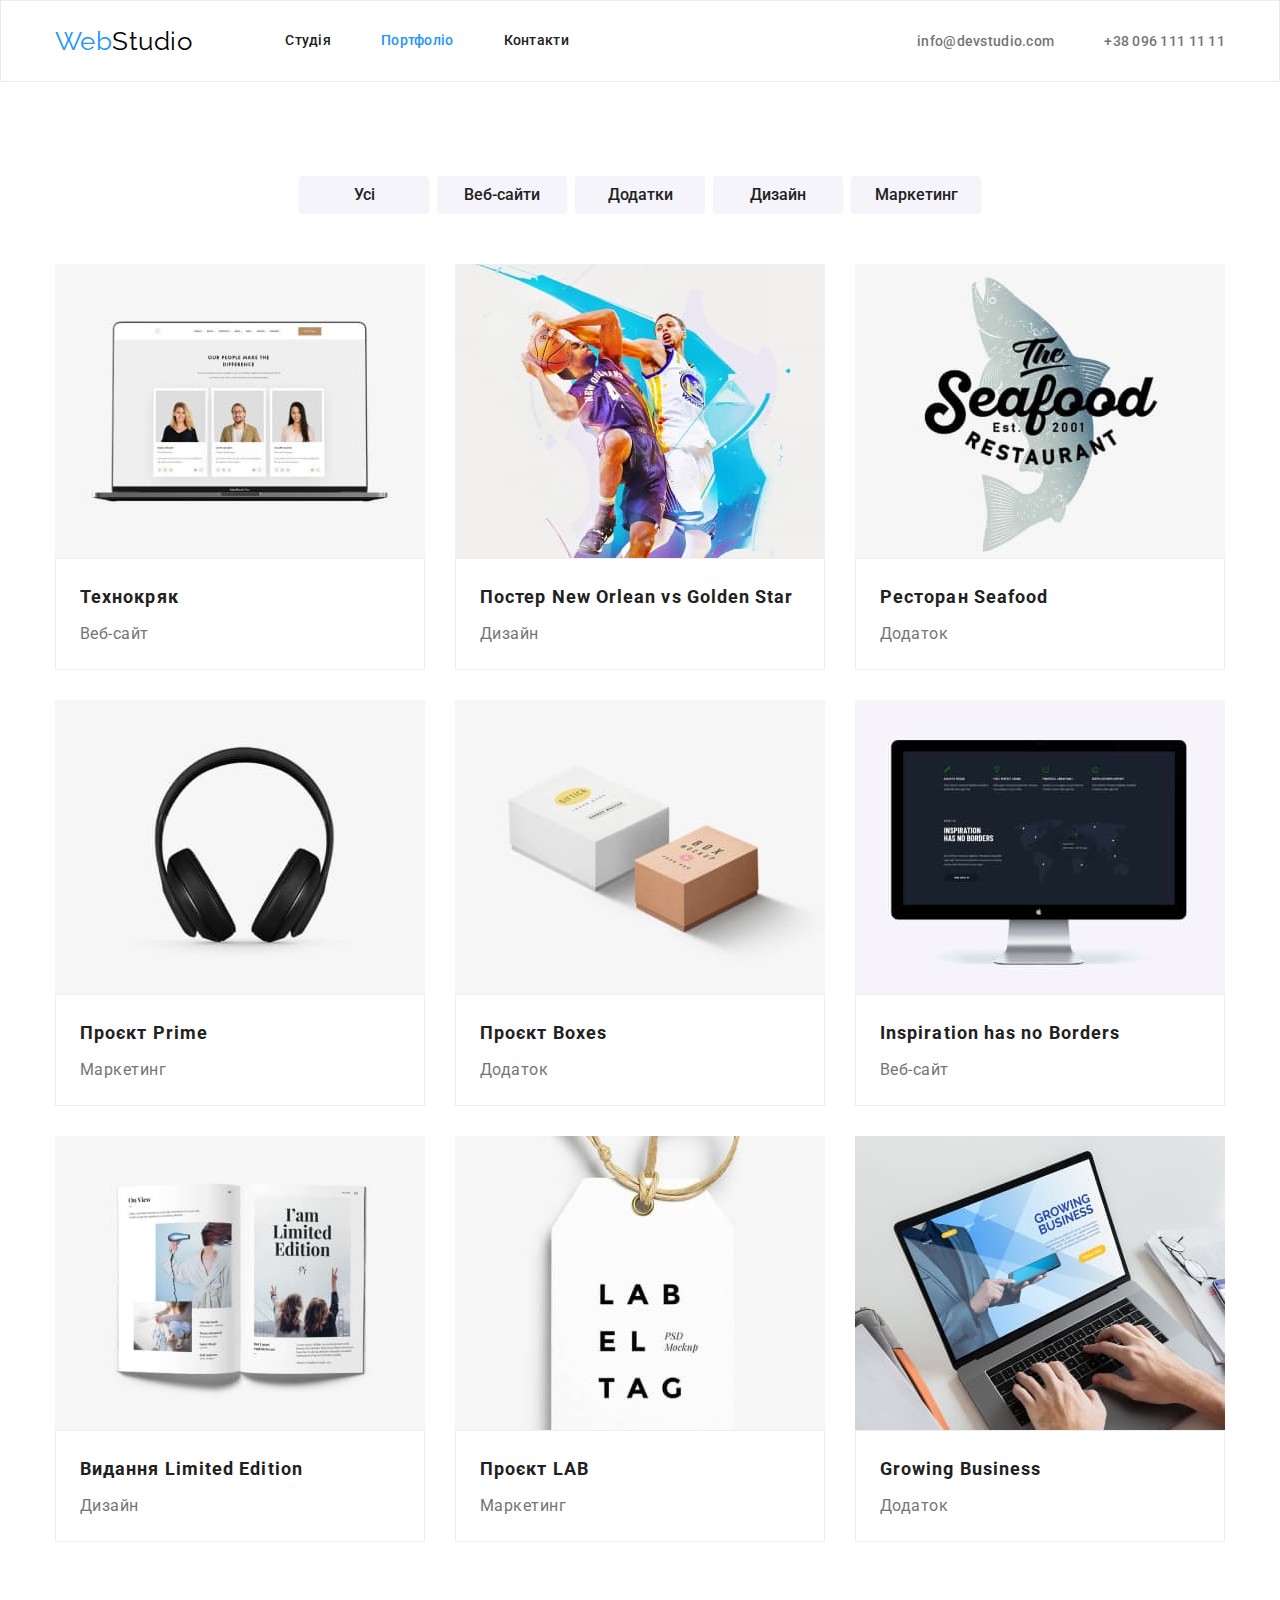
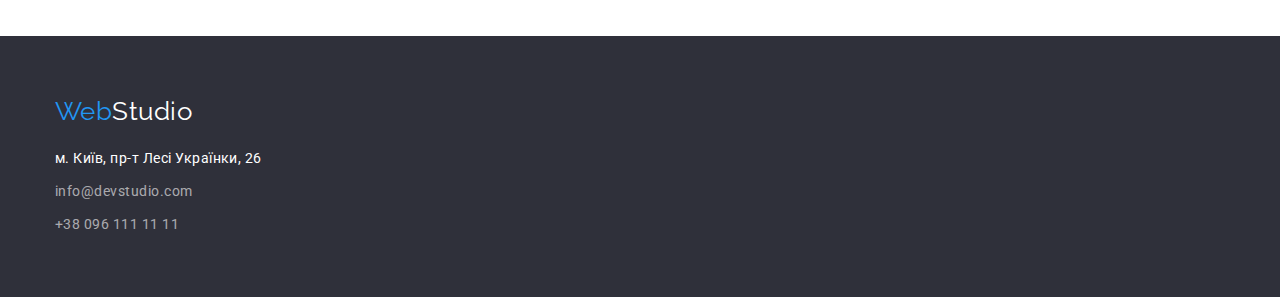
==== commit e5b00b03: "commit add corrections" ====
--- a/portfolio.html
+++ b/portfolio.html
@@ -42,63 +42,63 @@
                     </ul>
                     <ul class="project-list">
                         <li class="project-list-item">
-                            <img src="./images/project1.jpg" alt="Сторінка сайту" width="370" height="294">
+                            <img src="./images/project1.jpg" alt="Сторінка сайту" width="370" height="294" style="display: block;">
                             <div class="container-project" style="border: 1px solid #EEEEEE;">
-                                <h2 class="project-title">Технокряк</h2>
-                                <p class="project-type">Веб-сайт</p>
+                                    <h2 class="project-title">Технокряк</h2>
+                                    <p class="project-type">Веб-сайт</p>
                             </div>
                         </li>
                         <li class="project-list-item">
-                            <img src="./images/project2.jpg" alt="Два баскетболіста" width="370" height="294">
+                            <img src="./images/project2.jpg" alt="Два баскетболіста" width="370" height="294" style="display: block;">
                             <div class="container-project"  style="border: 1px solid #EEEEEE;">
                                 <h2 class="project-title">Постер New Orlean vs Golden Star</h2>
                                 <p class="project-type">Дизайн</p>
                             </div>
                         </li>
                         <li class="project-list-item">
-                            <img src="./images/project3.jpg" alt="Рибний ресторан" width="370" height="294">
+                            <img src="./images/project3.jpg" alt="Рибний ресторан" width="370" height="294" style="display: block;">
                             <div class="container-project" style="border: 1px solid #EEEEEE;">
                                 <h2 class="project-title">Ресторан Seafood</h2>
                                 <p class="project-type">Додаток</p>
                             </div>
                         </li>
                         <li class="project-list-item">
-                            <img src="./images/project4.jpg" alt="Навушники" width="370" height="294">
+                            <img src="./images/project4.jpg" alt="Навушники" width="370" height="294" style="display: block;">
                             <div class="container-project" style="border: 1px solid #EEEEEE;">
                                 <h2 class="project-title">Проєкт Prime</h2>
                                 <p class="project-type">Маркетинг</p>
                             </div>
                         </li>
                         <li class="project-list-item">
-                            <img src="./images/project5.jpg" alt="Дві коробки" width="370" height="294">
+                            <img src="./images/project5.jpg" alt="Дві коробки" width="370" height="294" style="display: block;">
                             <div class="container-project" style="border: 1px solid #EEEEEE;">
                                 <h2 class="project-title">Проєкт Boxes</h2>
                                 <p class="project-type">Додаток</p>
                             </div>
                         </li>
                         <li class="project-list-item">
-                            <img src="./images/project6.jpg" alt="Сайт на моніторі" width="370" height="294">
+                            <img src="./images/project6.jpg" alt="Сайт на моніторі" width="370" height="294" style="display: block;">
                             <div class="container-project" style="border: 1px solid #EEEEEE;">
                                 <h2 class="project-title">Inspiration has no Borders</h2>
                                 <p class="project-type">Веб-сайт</p>
                             </div>
                         </li>
                         <li class="project-list-item">
-                            <img src="./images/project7.jpg" alt="Глянцевий жіночий журнал" width="370" height="294">
+                            <img src="./images/project7.jpg" alt="Глянцевий жіночий журнал" width="370" height="294" style="display: block;">
                             <div class="container-project" style="border: 1px solid #EEEEEE;">
                                 <h2 class="project-title">Видання Limited Edition</h2>
                                 <p class="project-type">Дизайн</p>
                             </div>
                         </li>
                         <li class="project-list-item">
-                            <img src="./images/project8.jpg" alt="Біла паперова бірка" width="370" height="294">
+                            <img src="./images/project8.jpg" alt="Біла паперова бірка" width="370" height="294" style="display: block;">
                             <div class="container-project" style="border: 1px solid #EEEEEE;">
                                 <h2 class="project-title">Проєкт LAB</h2>
                                 <p class="project-type">Маркетинг</p>
                             </div>
                         </li>
                         <li class="project-list-item">
-                            <img src="./images/project9.jpg" alt="Ноутбук на якому працують" width="370" height="294">
+                            <img src="./images/project9.jpg" alt="Ноутбук на якому працують" width="370" height="294" style="display: block;">
                             <div class="container-project" style="border: 1px solid #EEEEEE;">
                                 <h2 class="project-title">Growing Business</h2>
                                 <p class="project-type">Додаток</p>
--- a/css/styles.css
+++ b/css/styles.css
@@ -102,6 +102,9 @@
     margin-left: 50px;
 }
 .contact-item {
+    padding-top: 32px;
+    padding-bottom: 32px;
+
     color: var(--p-text-color);
     font-weight: 500;
     font-size: 14px;
@@ -216,10 +219,11 @@
     margin-left: 30px;
 }
 .team-member {
-
+    padding-bottom: 37px;
     background-color: var(--white-color);
     width: 270px;
-    height: 368px;
+    box-shadow: 0px 1px 3px rgba(0, 0, 0, 0.12), 0px 1px 1px rgba(0, 0, 0, 0.14), 0px 2px 1px rgba(0, 0, 0, 0.2);
+    border-radius: 0px 0px 4px 4px;
 }
 .team-member .name {
     margin-top: 30px;
@@ -270,6 +274,7 @@
 }
 .container-project {
     padding: 20px 24px;
+    border-top: none;
 }
 .project-list-item {
     
@@ -284,9 +289,6 @@
 .project-type {
     font-size: 16px;
     line-height: 1.88;
-    margin-bottom: 20px;
-    padding-right: 24px;
-    padding-left: 24px;
 }
 
 /* Footer*/
@@ -304,7 +306,7 @@
 .logo-footer-secondary {
     color: var(--white-color);
 }
-.address {
+address {
     margin-top: 20px;
 }
 .address .item + .item {
